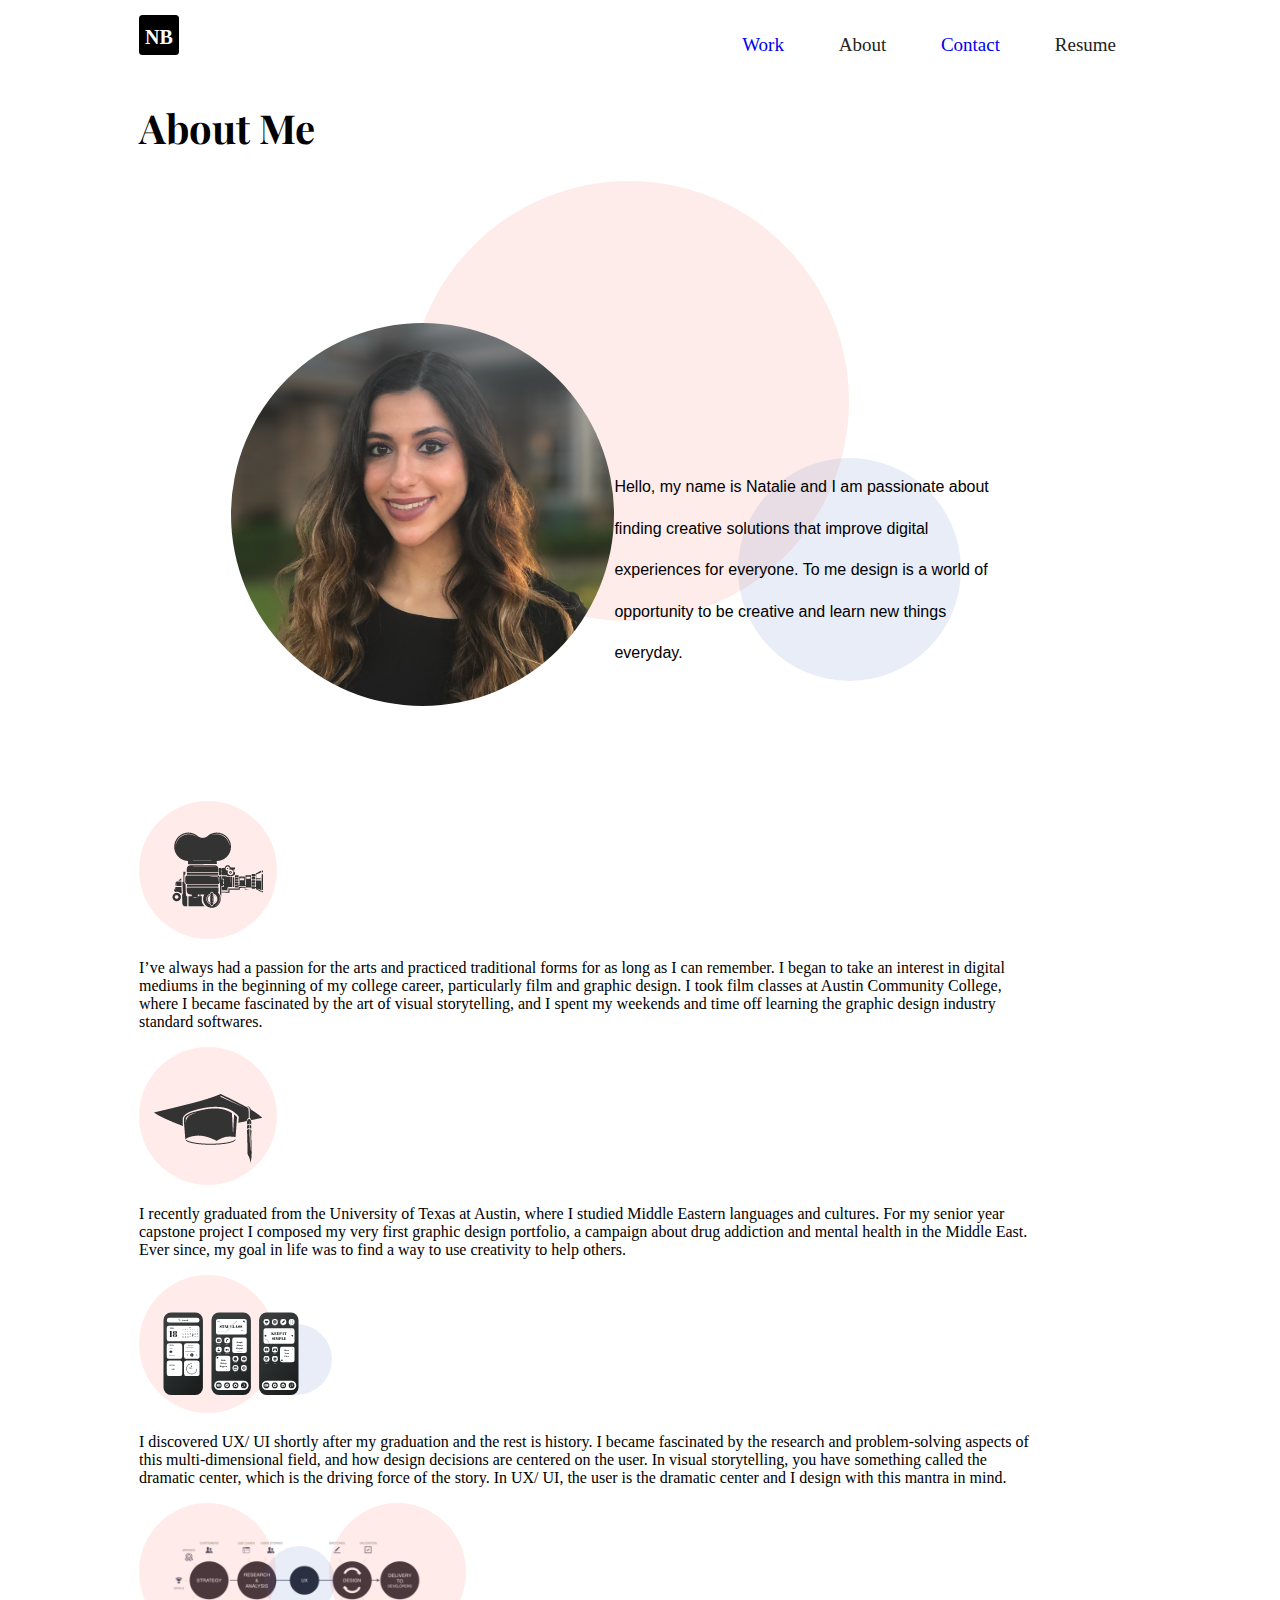
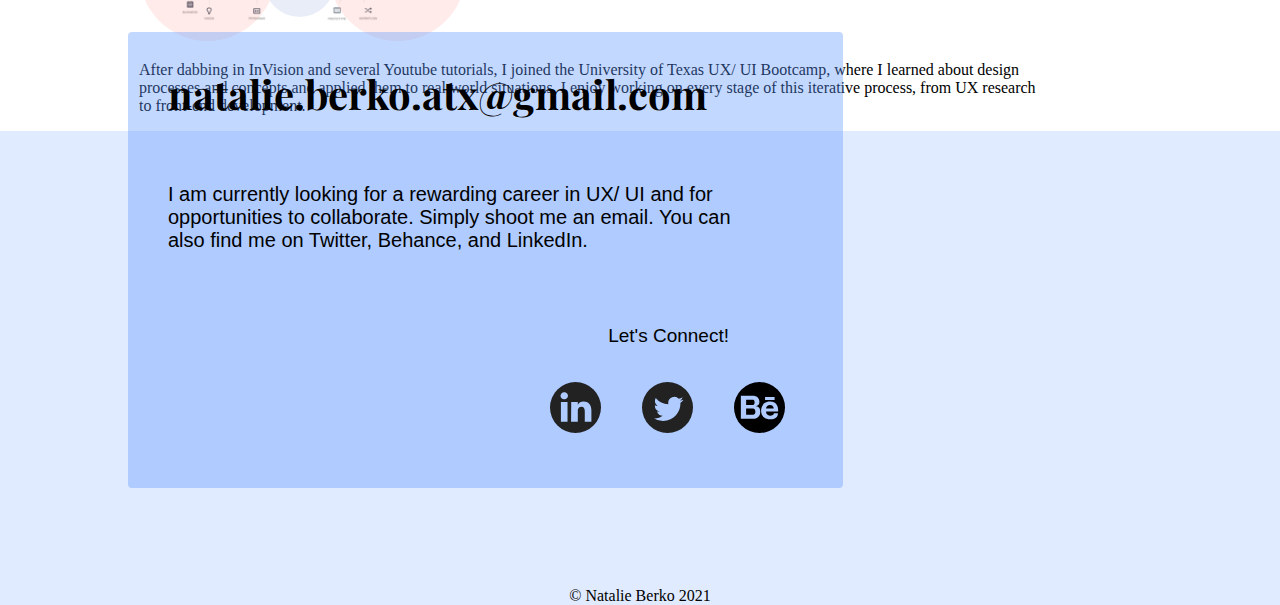
==== aboutme.html @ cb1da724 "preloader to landing page/ about me page" ====
<!DOCTYPE html>
<html>
  <head>
    <title>About Me Page</title>
    <link href="css/aboutme.css" type="text/css" rel="stylesheet">
    <link rel="preconnect" href="https://fonts.gstatic.com">
<link href="https://fonts.googleapis.com/css2?family=Playfair+Display&display=swap" rel="stylesheet">
  </head>
  <body>
<!--Navigation -->
    <header>
      <img class=logo src="images/logo.svg">
      <ul>
        <a href="index.html"><li>Work</li></a>
        <li>About</li>
        <a href="#myFooter"><li>Contact</li></a>
        <li>Resume</li>
      </ul>
</header>
<!-- Hero -->
<section class="hero">
    <h1>About Me</h1>
    <div class="heroContent">
      <img src="images/heroImg.svg">
       <p>Hello, my name is Natalie and I am passionate about finding creative solutions that improve digital experiences for everyone. To me design is a world of opportunity to be creative and learn new things everyday.</p>
    </div>
</section>

<!-- My Story section -->
<section class="myStory">
  <img src="images/camera.png">
  <p>I’ve always had a passion for the arts and practiced traditional forms for as long as I can remember. I began to take an interest in digital mediums in the beginning of my college career, particularly film and graphic design. I took film classes at Austin Community College, where I became fascinated by the art of visual storytelling, and I spent my weekends and time off learning the graphic design industry standard softwares. </p>
  <img src="images/grad cap.png">
  <p>I recently graduated from the University of Texas at Austin, where I studied Middle Eastern languages and cultures. For my senior year capstone project I composed my very first graphic design portfolio, a campaign about drug addiction and mental health in the Middle East. Ever since, my goal in life was to find a way to use creativity to help others.</p>
  <img src="images/UI.png">
  <p>I discovered UX/ UI shortly after my graduation and the rest is history. I became fascinated by the research and problem-solving aspects of this multi-dimensional field, and how design decisions are centered on the user. In visual storytelling, you have something called the dramatic center, which is the driving force of the story. In UX/ UI, the user is the dramatic center and I design with this mantra in mind. </p>
  <img src="images/design process.png">
  <p>After dabbing in InVision and several Youtube tutorials, I joined the University of Texas UX/ UI Bootcamp, where I learned about design processes and concepts and applied them to real world situations. I enjoy working on every stage of this iterative process, from UX research to front-end development. </p>
</section>

<!-- My Skills Section -->
<section class="skillsGrid">
  <div class="skill1"></div>

</section>

<!-- Footer -->
<footer class="footer" id="myFooter"> 
  <div class="contactContainer">
    <div class="contactItems">
      <h2 id="email"><a href="mailto:natalie.berko.atx@gmail.com"> natalie.berko.atx@gmail.com</a></h2>
      <p id="footerText">I am currently looking for a rewarding career in UX/ UI and for opportunities to collaborate. Simply shoot me an email. You can also find me on Twitter, Behance, and LinkedIn.</p>
        <div class="letsConnect">
          <p id="connectText">Let's Connect!</p></div>
          <div class="socialMedia">
        <a href="https://www.linkedin.com/in/natalie-berko-475393181/" target="_blank" rel="noreferrer noopener"><img src="images/linkedin logo.svg"></a>
        <a href="https://twitter.com/berko_natalie" target="_blanke" rel="noreferrer noopener"><img src="images/twitter logo.svg"></a>
        <a href="https://www.behance.net/natalieberko" target="_blanke" rel="noreferrer noopener"><img src="images/behance-logo.svg"></a>
      </div>
      
      </div>
      </div>
    </div>
    <p id="copyright">© Natalie Berko 2021</p>
</footer>

</body>
---- css/aboutme.css ----
body {
    margin: 0;
  }
  .logo {
    height: 40px;
    width: 40px;
    padding-left: 124px;
  }
  header {
    background-color:white;
    padding: 15px;
  }
  header ul {
    float: right;
    color: #222222;
    font-family: 'Raleway' sans-serif;
    font-size: 19px;
    padding-right: 124px;
  }
  header li {
    display: inline-block;
    padding: 0px 25px;
  }
  header p {
    display: inline-block;
  }

/* Hero Styling */
  .hero {
    height: 700px;
  }
  .heroContent p {
    font-family: 'Raleway', sans-serif;
    font-size: 16px;
    position: absolute;
    left: 48vw;
    top: 50vh;
    width: 30%;
    line-height: 2.6;
  }
  .heroContent img {
    margin-left: 231px;
  }
  .hero h1 {
    margin-left: 139px;
    font-family: 'Playfair Display', serif;
    font-weight: bold;
    font-size: 40px;
  }

  /* my story styling */
  .myStory {
      margin-left: 139px;
      display: block;
      width: 904px;
      margin-bottom: 
  }

 
/* footer styling */
  footer {
  background-color: #e0ebff;
  }
  #email a {
  font-family: 'Playfair Display', serif;
  font-weight: bold;
  font-size: 40px;
  color: black;
  text-decoration: none;
  padding-top: 10vh;
  }
  .contactItems {
  width: 585px;
  height: 426px;
  background-color: rgba(90,148,255,0.36);
  padding: 15px;
  padding-left: 40px;
  padding-right: 90px;
  position: relative;
  left: 10%;
  top: -11vh;
  border: 0px;
  border-radius: 4px;
  }
  #footerText {
  font-family: 'Raleway', sans-serif;
  font-size: 20px;
  padding-top: 43px;
  }
  #copyright {
  text-align: center;
  margin: 0 auto;
  }
  .socialMedia {
  display: flex;
  width: 235px;
  position: absolute;
  top: 350px;
  right: 58px;
  align-items: center;
  justify-content: space-between;
  }
  #connectText {
  font-family: 'Raleway', sans-serif;
  font-size: 19px;
  display: flex;
  position: absolute;
  top: 274px;
  right:114px;
  }
  
  @media only screen and (max-width: 600px) {
    .workGrid {
      margin-right: 18px;
      margin-left: 18px;
      grid-template-rows: 412px 412px 412px 412px;
      grid-template-columns: 1fr;
      grid-template-areas: 
      "screens1"
      "project1"
      "screens2"
      "project2"
      "screens3"
      "project3"
      "screens4"
      "project4"
      ;
  }
  .workGridArea {
    margin-top: 0;
  }
  #project1, #project2, #project3, #project4 {
    margin-bottom: 40px;
  }
  #project4 {
    margin-bottom: 200px;
  }
  }
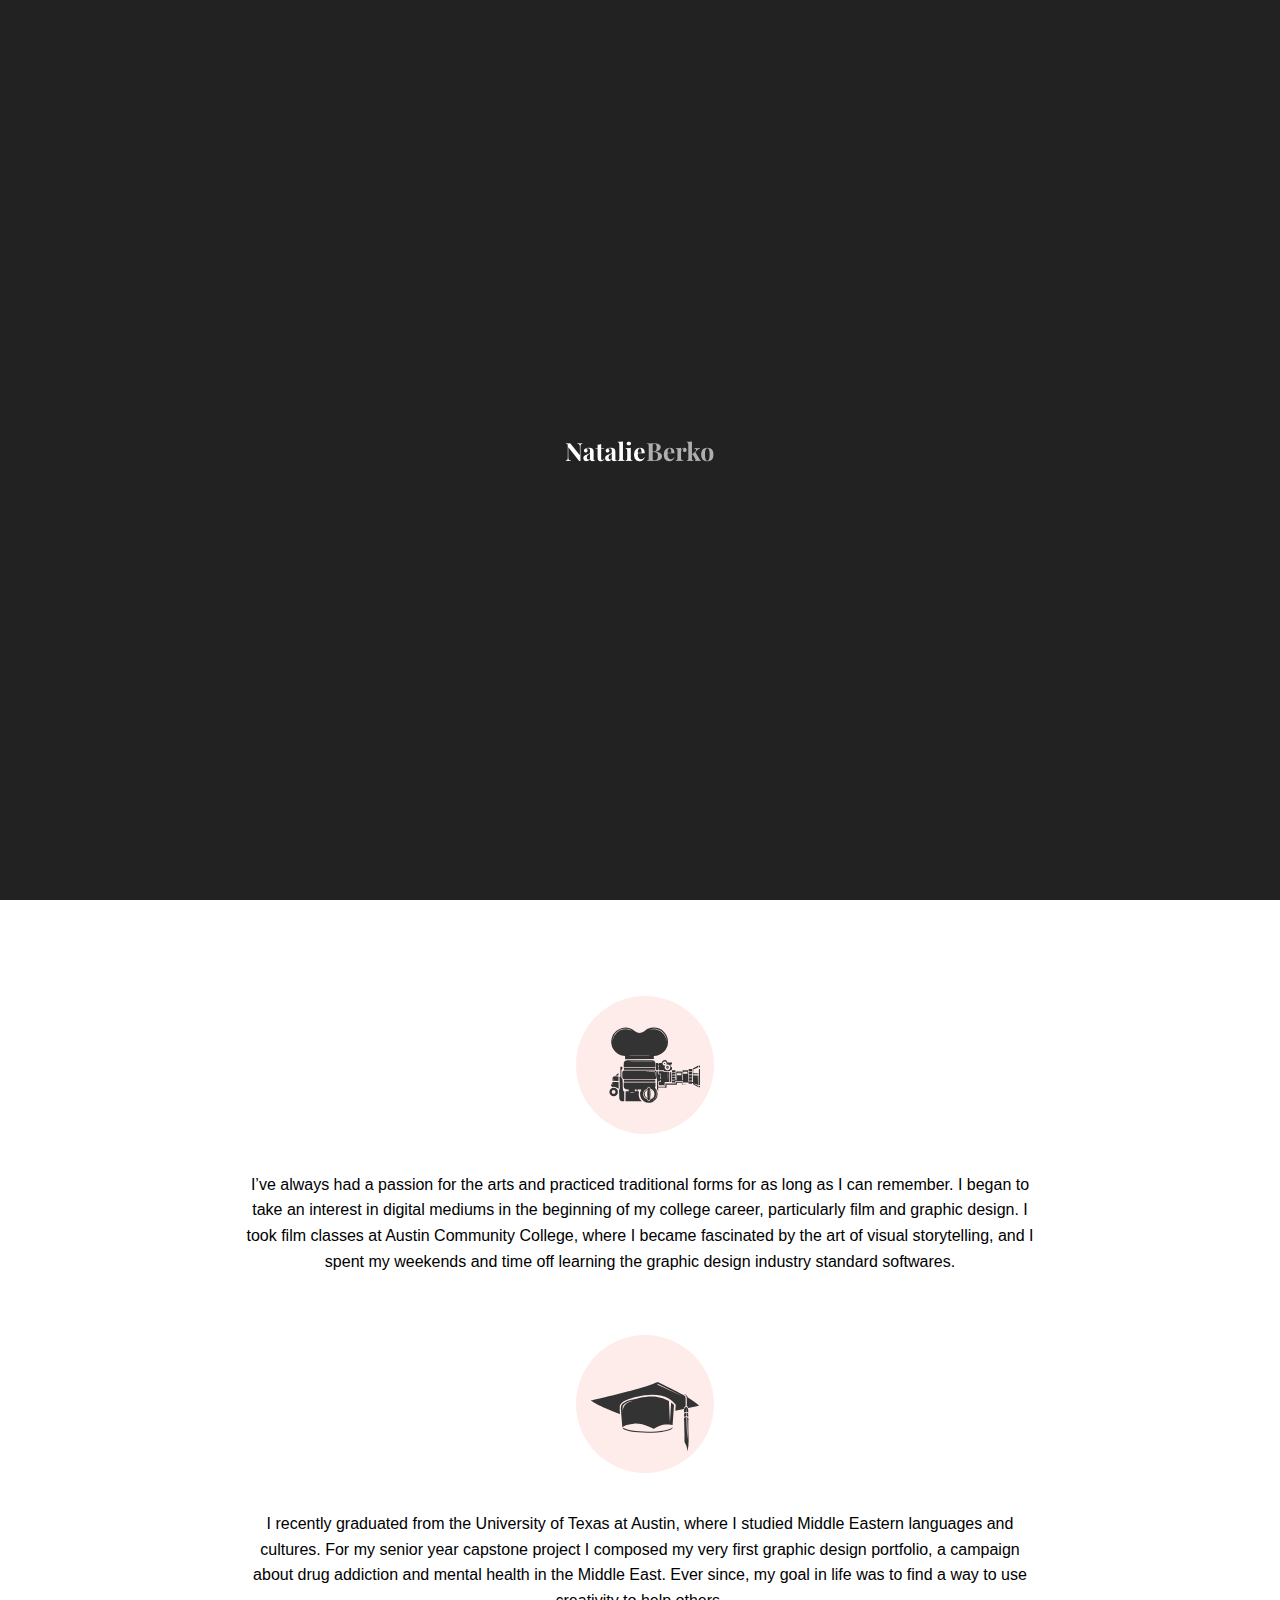
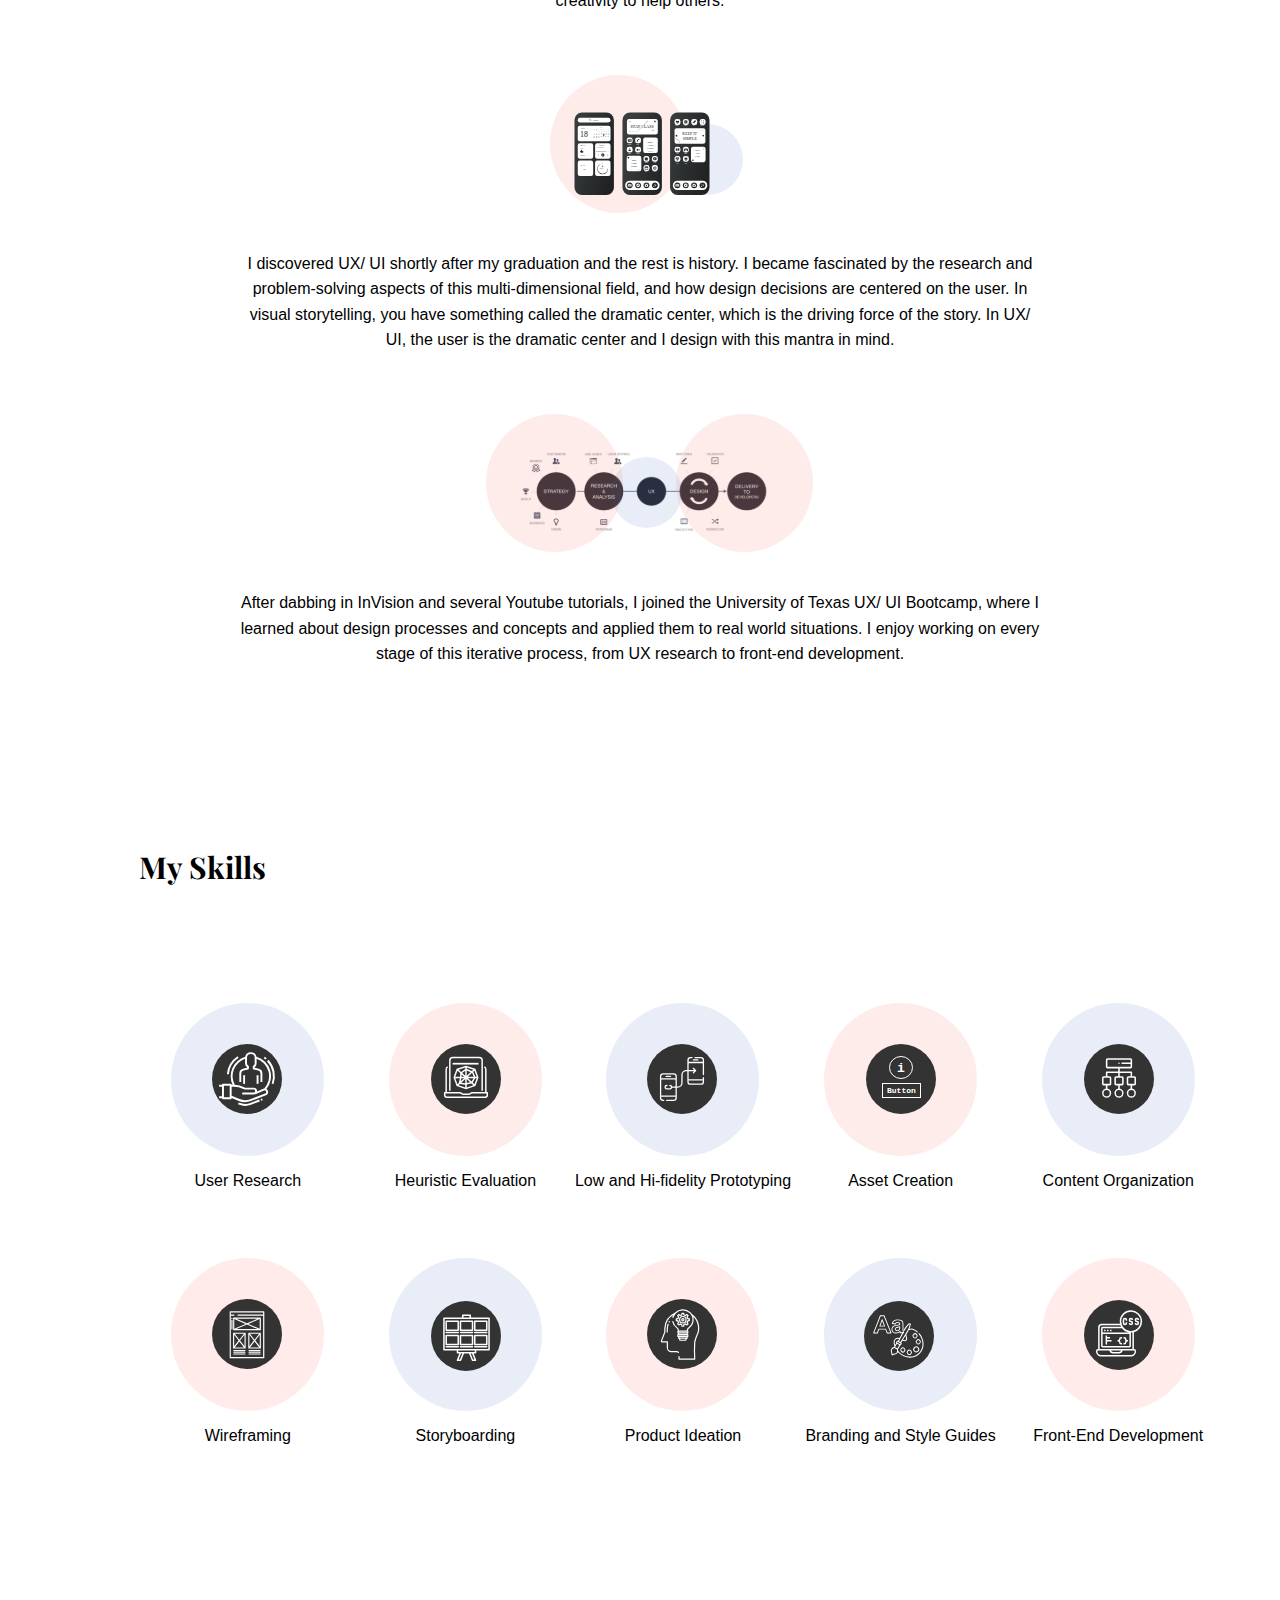
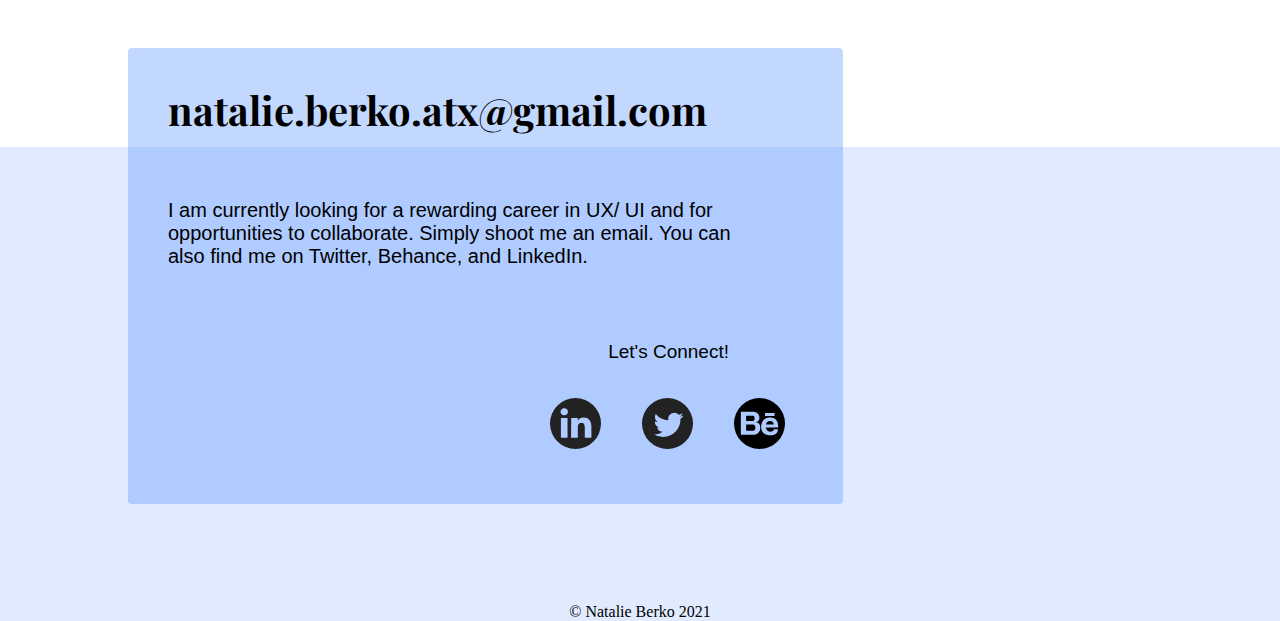
==== commit 6111a682: "styling about me page" ====
--- a/aboutme.html
+++ b/aboutme.html
@@ -28,21 +28,64 @@
 
 <!-- My Story section -->
 <section class="myStory">
-  <img src="images/camera.png">
+  <h1>My Story</h1>
+  <img src="images/camera.svg" id="img1">
   <p>I’ve always had a passion for the arts and practiced traditional forms for as long as I can remember. I began to take an interest in digital mediums in the beginning of my college career, particularly film and graphic design. I took film classes at Austin Community College, where I became fascinated by the art of visual storytelling, and I spent my weekends and time off learning the graphic design industry standard softwares. </p>
-  <img src="images/grad cap.png">
+  <img src="images/grad cap.svg" id="img2">
   <p>I recently graduated from the University of Texas at Austin, where I studied Middle Eastern languages and cultures. For my senior year capstone project I composed my very first graphic design portfolio, a campaign about drug addiction and mental health in the Middle East. Ever since, my goal in life was to find a way to use creativity to help others.</p>
-  <img src="images/UI.png">
+  <img src="images/UI.svg" id="img3">
   <p>I discovered UX/ UI shortly after my graduation and the rest is history. I became fascinated by the research and problem-solving aspects of this multi-dimensional field, and how design decisions are centered on the user. In visual storytelling, you have something called the dramatic center, which is the driving force of the story. In UX/ UI, the user is the dramatic center and I design with this mantra in mind. </p>
-  <img src="images/design process.png">
+  <img src="images/design process.svg" id="img4">
   <p>After dabbing in InVision and several Youtube tutorials, I joined the University of Texas UX/ UI Bootcamp, where I learned about design processes and concepts and applied them to real world situations. I enjoy working on every stage of this iterative process, from UX research to front-end development. </p>
 </section>
 
 <!-- My Skills Section -->
-<section class="skillsGrid">
-  <div class="skill1"></div>
+<section class="mySkills">
+  <h1>My Skills</h1>
+  <div class="skillsGrid">
+  <div id="userResearch" class="skillsSection">
+    <img src="images/user research.svg">
+    <p>User Research</p>
+  </div>
+  <div id="heuristic" class="skillsSection">
+    <img src="images/heuristics.svg">
+    <p>Heuristic Evaluation</p>
+  </div>
+  <div id="prototyping" class="skillsSection">
+    <img src="images/prototyping.svg">
+    <p>Low and Hi-fidelity Prototyping</p>
+  </div>
+  <div id="assetCreation" class="skillsSection">
+    <img src="images/asset creation.svg">
+    <p>Asset Creation</p>
+  </div>
+  <div id="contentOrganization" class="skillsSection">
+    <img src="images/content organization.svg">
+    <p>Content Organization</p>
+  </div>
+  <div id="wireframing" class="skillsSection">
+    <img src="images/wireframe.svg">
+    <p>Wireframing</p>
+  </div>
+  <div id="storyboarding" class="skillsSection">
+    <img src="images/storyboard.svg">
+    <p>Storyboarding</p>
+  </div>
+  <div id="productIdeation" class="skillsSection">
+    <img src="images/ideation.svg">
+    <p>Product Ideation</p>
+  </div>
+  <div id="branding" class="skillsSection">
+    <img src="images/branding.svg">
+    <p>Branding and Style Guides</p>
+  </div>
+  <div id="frontEnd" class="skillsSection">
+    <img src="images/front end.svg">
+    <p>Front-End Development</p>
+  </div>
+</div>
+</section>
 
-</section>
 
 <!-- Footer -->
 <footer class="footer" id="myFooter"> 
@@ -63,5 +106,15 @@
     </div>
     <p id="copyright">© Natalie Berko 2021</p>
 </footer>
+    <!--Preloader-->
+<div class="preloader">
+  <img src="images/Natalie.png" class="natalie">
+  <img src="images/Berko.png" class="berko">
+</div>
+    
+<script src="js/aboutme.js"></script>
+<script src="https://ajax.googleapis.com/ajax/libs/jquery/3.5.1/jquery.min.js"></script>
 
-</body>+
+</body>
+</html>--- a/css/aboutme.css
+++ b/css/aboutme.css
@@ -50,10 +50,101 @@
 
   /* my story styling */
   .myStory {
-      margin-left: 139px;
       display: block;
-      width: 904px;
-      margin-bottom: 
+      margin-bottom: 20vh;
+  }
+  .myStory h1 {
+    margin-left: 139px;
+  }
+  .myStory p {
+    text-align: center;
+    font-family: 'Raleway', sans-serif;
+    font-size: 16px;
+    margin-right: 239px;
+    line-height: 1.6;
+    margin-left: 239px;
+  }
+  .myStory img {
+    padding-top: 5vh;
+    padding-bottom: 2vh;
+  }
+  .myStory #img1, #img2 {
+    padding-left: 45vw;
+  }
+  .myStory #img3{
+    padding-left: 43vw;
+  }
+  .myStory #img4{
+    padding-left: 38vw;
+  }
+  .myStory h1 {
+    font-family: 'Playfair Display', serif;
+    font-weight: bold;
+    font-size: 30px;
+    margin-bottom: 10vh;
+  }
+ 
+  /* my skills styling */
+  .skillsGrid {
+    display: grid;
+    max-height: 410px;
+    width: 1088px;
+    margin-left: 139px;
+    margin-bottom: 40vh;
+    grid-template-rows: 255px 255px;
+    grid-template-columns: 1fr 1fr 1fr 1fr 1fr;
+    grid-template-areas: 
+    "userResearch heuristic prototyping assetCreation contentOrganization"
+    "wireframing storyboarding productIdeation branding frontEnd"
+    ;
+  }
+  .mySkills h1 {
+    font-family: 'Playfair Display', serif;
+    font-weight: bold;
+    font-size: 30px;
+    margin-bottom: 10vh;
+    margin-left: 139px;
+  }
+  .skillsSection {
+    display: flex;
+    flex-direction: column;
+    justify-content: center;
+    align-items:center;
+  }
+  .mySkills p {
+    font-family: 'Raleway', sans-serif;
+    font-size: 16px;
+    text-align: center;
+  }
+  #userResearch {
+    grid-area: userResearch;
+  }
+  #heuristic {
+    grid-area: heuristic;
+  }
+  #prototyping {
+    grid-area: prototyping;
+  }
+  #assetCreation {
+    grid-area: assetCreation;
+  }
+  #contentOrganization {
+    grid-area: contentOrganization;
+  }
+  #wireframing {
+    grid-area: wireframing
+  }
+  #storyboarding {
+    grid-area: storyboarding;
+  }
+  #productIdeation {
+    grid-area: productIdeation;
+  }
+  #branding {
+    grid-area: branding;
+  }
+  #frontEnd {
+    grid-area: frontEnd;
   }
 
  
@@ -108,31 +199,40 @@
   top: 274px;
   right:114px;
   }
-  
-  @media only screen and (max-width: 600px) {
-    .workGrid {
-      margin-right: 18px;
-      margin-left: 18px;
-      grid-template-rows: 412px 412px 412px 412px;
-      grid-template-columns: 1fr;
-      grid-template-areas: 
-      "screens1"
-      "project1"
-      "screens2"
-      "project2"
-      "screens3"
-      "project3"
-      "screens4"
-      "project4"
-      ;
-  }
-  .workGridArea {
-    margin-top: 0;
-  }
-  #project1, #project2, #project3, #project4 {
-    margin-bottom: 40px;
-  }
-  #project4 {
-    margin-bottom: 200px;
-  }
-  }+
+  /*preloader styling*/
+.preloader {
+  position: fixed;
+  top: 0;
+  width: 100%;
+  height: 100vh;
+  background-color: #222222;
+  z-index: 100000;
+  display: flex;
+  align-items: center;
+  justify-content: center;
+}
+.natalie {
+  animation: natalie 1s ease;
+  animation-fill-mode:forwards;
+}
+.berko {
+  animation: berko 1s ease;
+  animation-fill-mode:forwards;
+}
+@keyframes natalie {
+  from{
+    transform: translateY(0px);
+  }
+  to{
+    transform: translateY(10px);
+  }
+}
+@keyframes berko {
+  from {
+    transform:translateY(0px);
+  }
+  to{
+    transform: translateY(-10px);
+  }
+}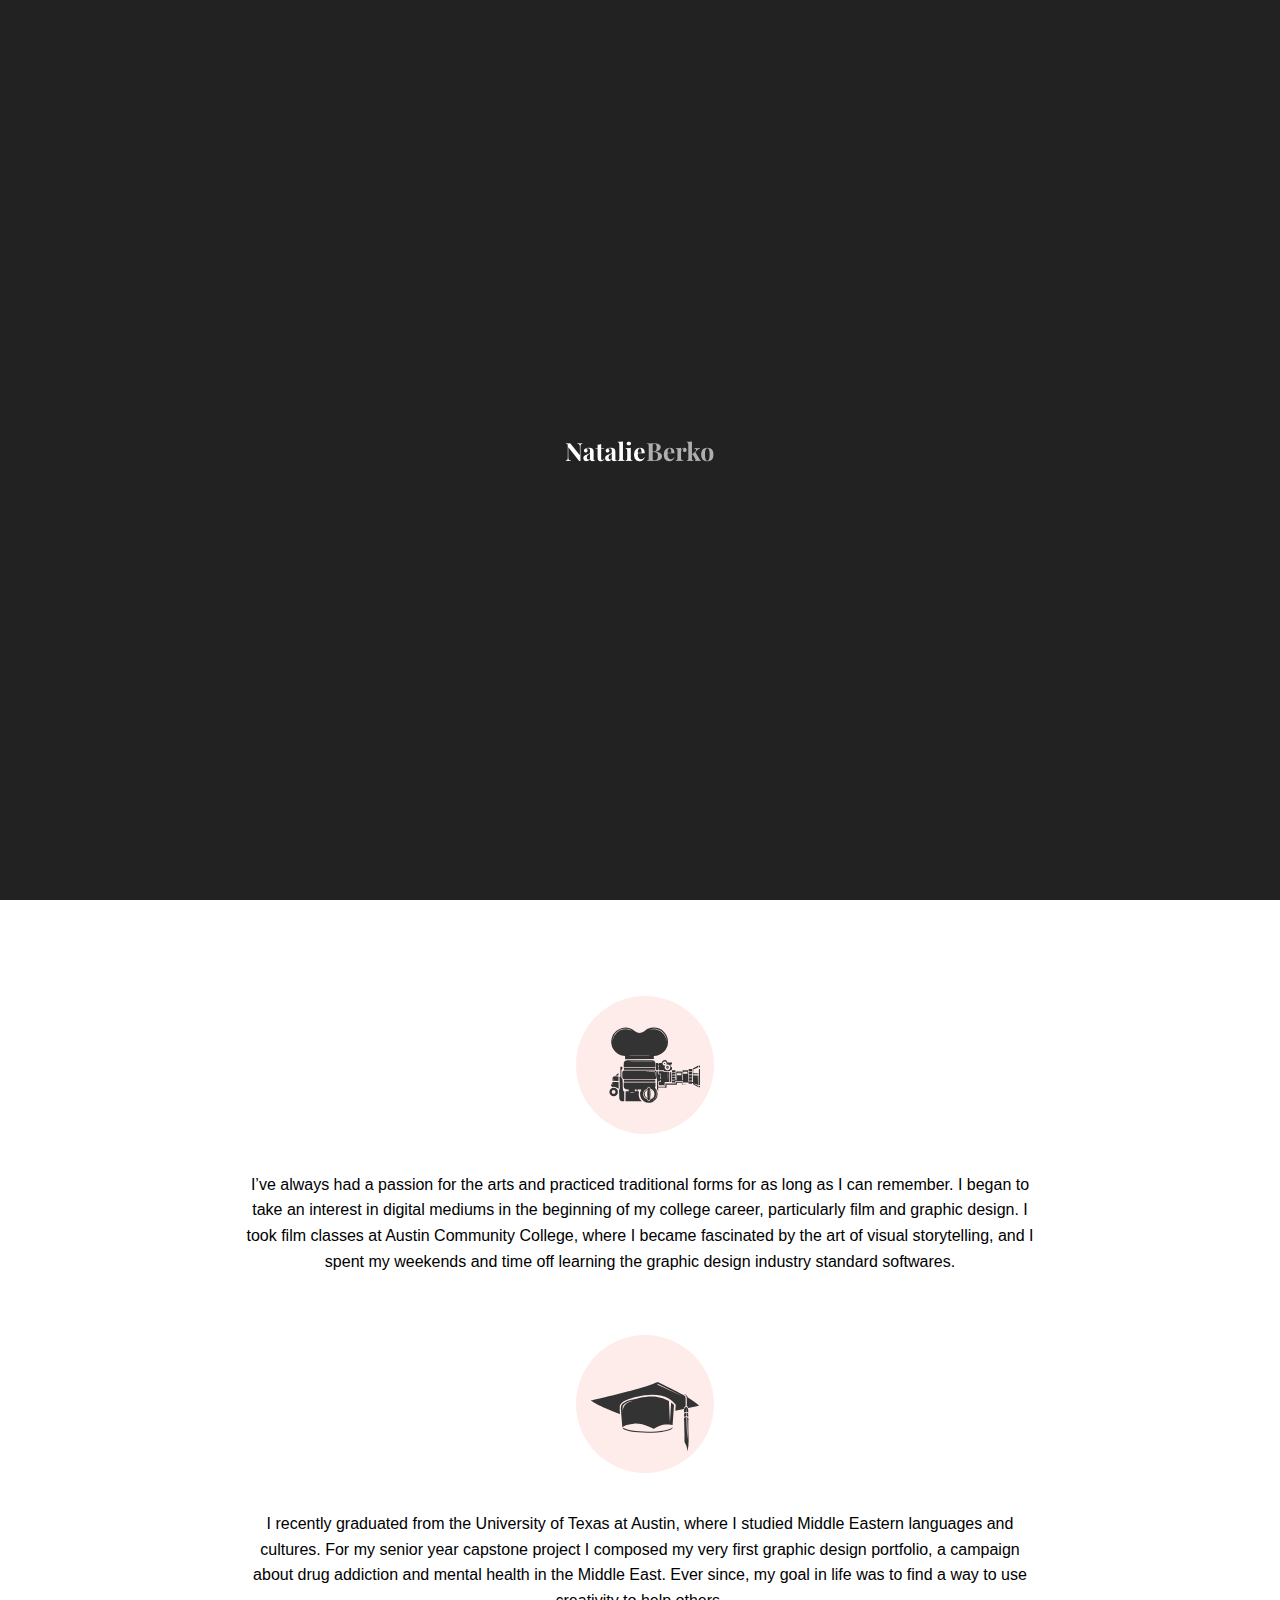
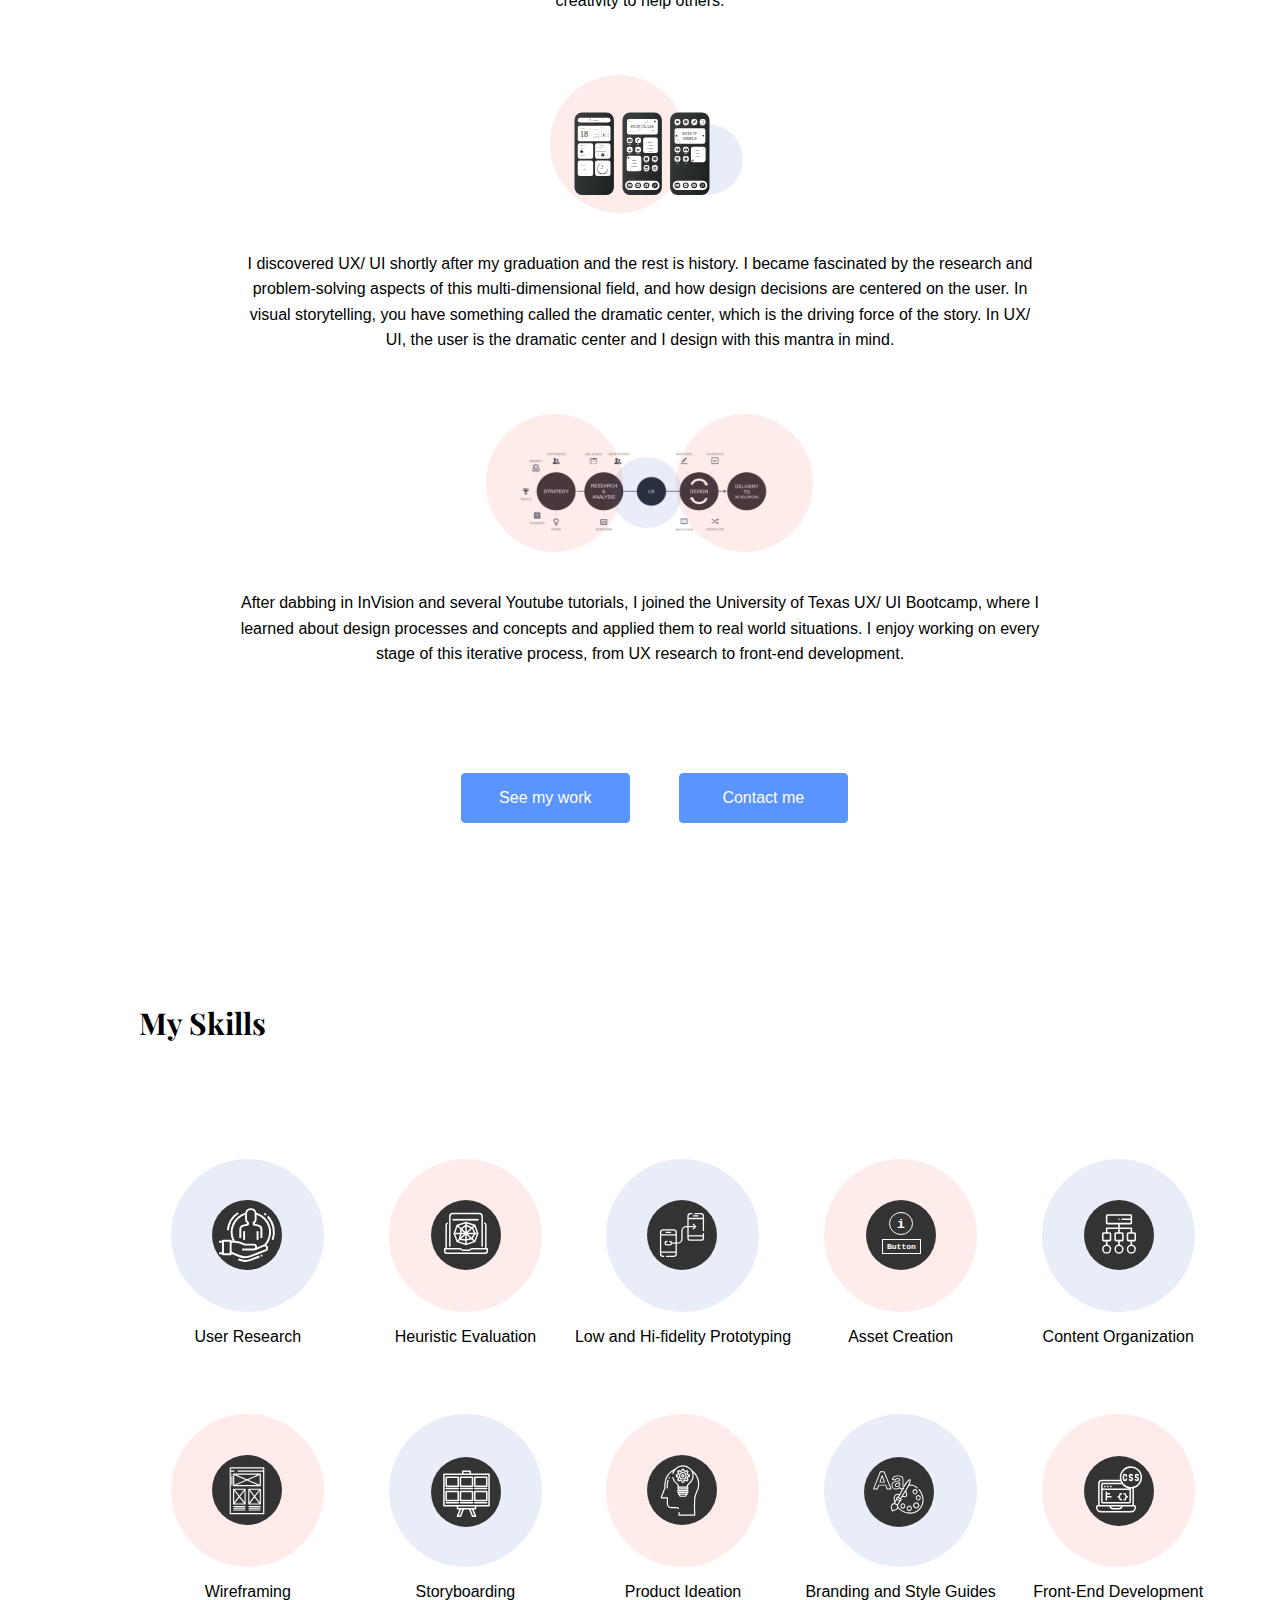
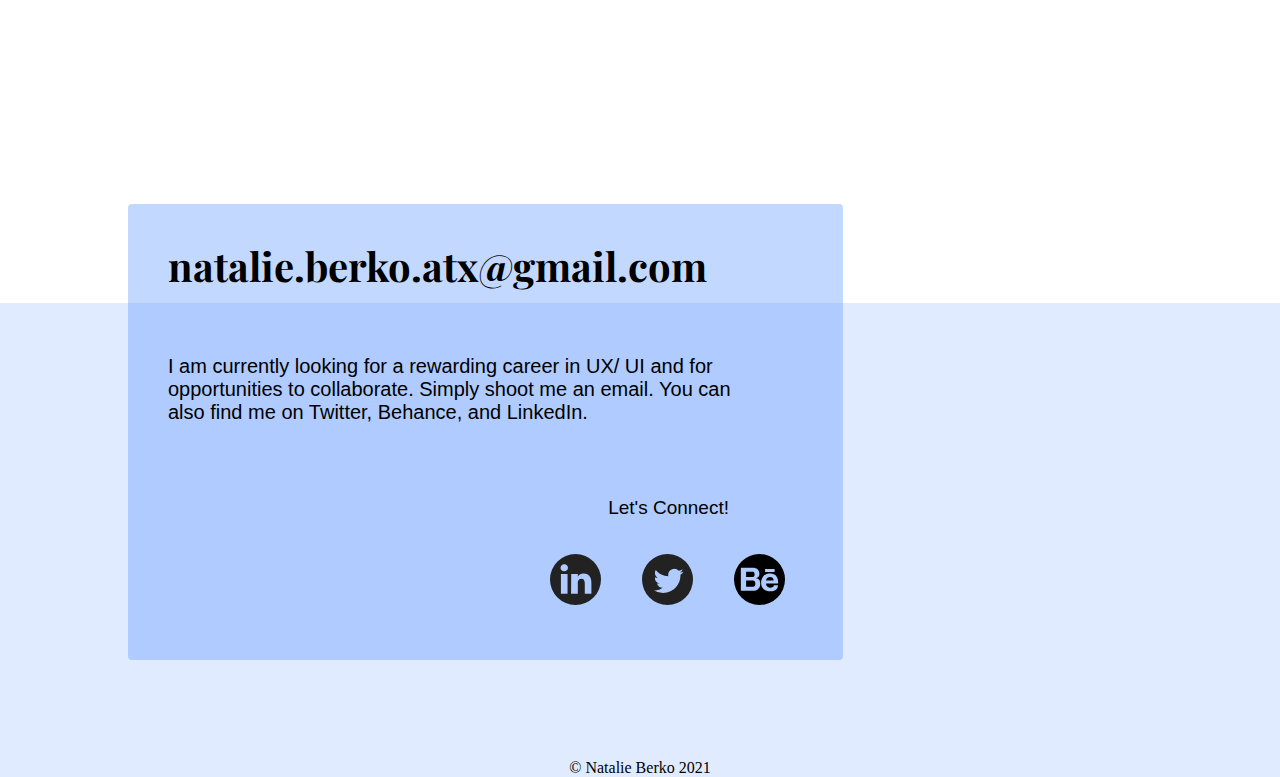
==== commit 32fe2322: "adding animations/ svg images" ====
--- a/aboutme.html
+++ b/aboutme.html
@@ -23,6 +23,7 @@
     <div class="heroContent">
       <img src="images/heroImg.svg">
        <p>Hello, my name is Natalie and I am passionate about finding creative solutions that improve digital experiences for everyone. To me design is a world of opportunity to be creative and learn new things everyday.</p>
+       <button id="resume">Resume</button>
     </div>
 </section>
 
@@ -37,6 +38,8 @@
   <p>I discovered UX/ UI shortly after my graduation and the rest is history. I became fascinated by the research and problem-solving aspects of this multi-dimensional field, and how design decisions are centered on the user. In visual storytelling, you have something called the dramatic center, which is the driving force of the story. In UX/ UI, the user is the dramatic center and I design with this mantra in mind. </p>
   <img src="images/design process.svg" id="img4">
   <p>After dabbing in InVision and several Youtube tutorials, I joined the University of Texas UX/ UI Bootcamp, where I learned about design processes and concepts and applied them to real world situations. I enjoy working on every stage of this iterative process, from UX research to front-end development. </p>
+  <a href="index.html"><button id="seeWork">See my work</button></a>
+  <a href="#myFooter"><button id="contactMe">Contact me</button></a>
 </section>
 
 <!-- My Skills Section -->
--- a/css/aboutme.css
+++ b/css/aboutme.css
@@ -47,6 +47,19 @@
     font-weight: bold;
     font-size: 40px;
   }
+  .hero button {
+    background-color: #5A94FF;
+    padding: 15px;
+    color: white;
+    border: 1px solid #5A94FF;
+    font-family: 'Raleway', sans-serif;
+    font-size: 16px;
+    width: 169px;
+    border-radius: 4px;
+    position: absolute;
+    right: 39vw;
+    top: 80vh;
+  }
 
   /* my story styling */
   .myStory {
@@ -82,6 +95,23 @@
     font-weight: bold;
     font-size: 30px;
     margin-bottom: 10vh;
+  }
+  .myStory button {
+    background-color: #5A94FF;
+    padding: 15px;
+    color: white;
+    border: 1px solid #5A94FF;
+    font-family: 'Raleway', sans-serif;
+    font-size: 16px;
+    width: 169px;
+    border-radius: 4px;
+    margin-top: 10vh;
+  }
+  #seeWork {
+    margin-left: 36vw;
+  }
+  #contactMe {
+    margin-left: 5vh;
   }
  
   /* my skills styling */
